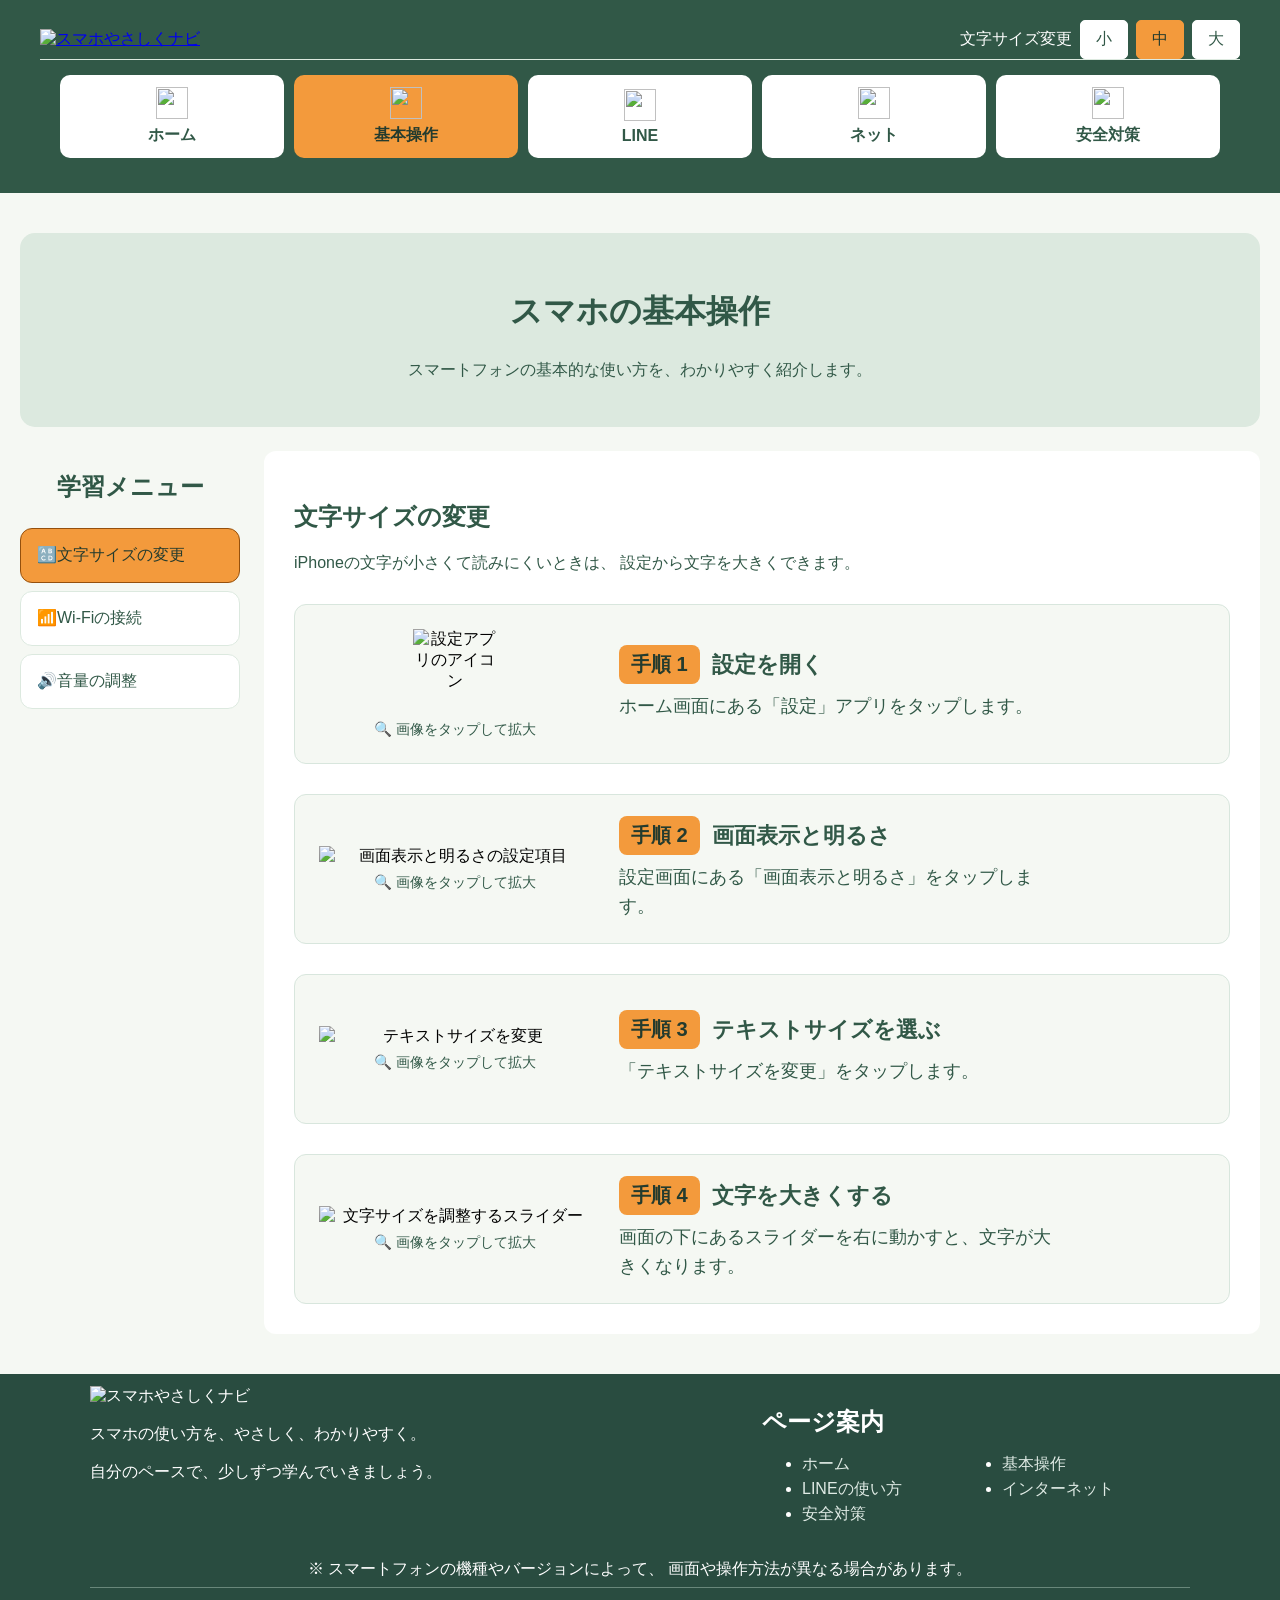
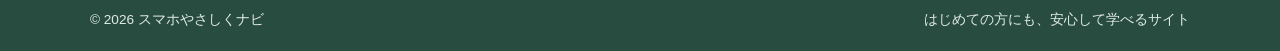
==== basic.html @ 383cd1aa "Add files via upload 卒業制作サイトをアップロード" ====
<!DOCTYPE html>
<html lang="ja">
<head>
    <meta charset="UTF-8">
    <meta name="viewport" content="width=device-width, initial-scale=1.0">
    <title>スマホの基本操作｜スマホやさしくナビ</title>
    <link rel="stylesheet" href="style.css">
    <script src="script.js" defer></script>
</head>
<body>
    <header>

        <div class="header-top">
            <div class="site-logo">
                <a href="index.html">
                    <img src="images/logo.png" alt="スマホやさしくナビ" class="logo-image">
                </a>
            </div>
        
        <div class="font-controls">
            <span>文字サイズ変更</span>
            <button type="button" data-size="small">小</button>
            <button type="button" data-size="medium">中</button>
            <button type="button" data-size="large">大</button>
        </div>

    </div>

        <nav class="main-nav">
            <a href="index.html" class="nav-link">
                <span class="nav-icon" aria-hidden="true"><img src="images/icons/home.svg" alt=""></span>
                <span>ホーム</span>
            </a>
            <a href="basic.html" class="nav-link active" aria-current="page">
                <span class="nav-icon" aria-hidden="true"><img src="images/icons/smartphone.svg" alt=""></span>
                <span>基本操作</span>
            </a>
            <a href="line.html" class="nav-link">
                <span class="nav-icon" aria-hidden="true"><img src="images/icons/message.svg" alt=""></span>
                <span>LINE</span>
            </a>
            <a href="internet.html" class="nav-link">
                <span class="nav-icon" aria-hidden="true"><img src="images/icons/globe.svg" alt=""></span>
                <span>ネット</span>
            </a>
            <a href="safety.html" class="nav-link">
                <span class="nav-icon" aria-hidden="true"><img src="images/icons/shield.svg" alt=""></span>
                <span>安全対策</span>
            </a>
        </nav>   
    </header>

<!-- メインコンテンツ -->
<main class="basic-main">

<!-- ページタイトル -->
<section class="basic-intro">
    <h1>スマホの基本操作</h1>
    <p>
        スマートフォンの基本的な使い方を、わかりやすく紹介します。
    </p>
    </section>
<!-- 学習メニュー -->
<section class="basic-lessons">
    <h2>学習メニュー</h2>
    <div class="lesson-list">
        <a href="#font-size" class="lesson-item active">
            🔠文字サイズの変更
        </a>
        <a href="#wifi" class="lesson-item">
            📶Wi-Fiの接続
        </a>
        <a href="#volume" class="lesson-item">
            🔊音量の調整
        </a>
    </div>
</section>

<!-- 文字サイズの変更 -->
 <section id="font-size" class="lesson-section">
    <h2>文字サイズの変更</h2>
    <p>iPhoneの文字が小さくて読みにくいときは、
        設定から文字を大きくできます。</p>

    <div class="step-list">
    <!-- 手順1 -->
        <div class="step-item">
           <div class="step-content">
            <!-- 設定アプリのアイコン -->
            <img loading="lazy" src="images/font-step1.jpg" alt="設定アプリのアイコン" class="step-icon">

            <!-- 操作の説明 -->
             <div class="step-text">
                <h3 class="step-title">
    <span class="step-number">手順 1</span>
    <span>設定を開く</span>
</h3>
                <p>
                    ホーム画面にある「設定」アプリをタップします。
                </p>
             </div>
           </div>
        </div>
    <!-- 手順2 -->
        <div class="step-item">
            <div class="step-content">
                <!-- 画面表示と明るさの操作画像 -->
                <img loading="lazy" src="images/font-step2.jpg" alt="画面表示と明るさの設定項目" class="step-guide-image">

                <div class="step-text">
                <h3 class="step-title">
    <span class="step-number">手順 2</span>
    <span>画面表示と明るさ</span>
</h3>
                <p>
                設定画面にある「画面表示と明るさ」をタップします。
                </p>
                </div>
            </div>
        </div>
    <!-- 手順3 -->
        <div class="step-item">
            <div class="step-content">
                <!-- テキストサイズの設定画像 -->
                <img loading="lazy" src="images/font-step3.jpg" alt="テキストサイズを変更" class="step-guide-image">
                <!-- 操作の説明 -->
                <div class="step-text">
                    <h3 class="step-title">
    <span class="step-number">手順 3</span>
    <span>テキストサイズを選ぶ</span>
</h3>
                    <p>
                    「テキストサイズを変更」をタップします。
                    </p>
                </div>
            </div>
        </div>
    <!-- 手順4 -->
        <div class="step-item">
        <div class="step-content">
            <!-- 文字サイズ調整の画像 -->
            <img loading="lazy" src="images/font-step4.jpg" alt="文字サイズを調整するスライダー" class="step-guide-image">
            <!-- 操作の説明 -->
             <div class="step-text">
                <h3 class="step-title">
    <span class="step-number">手順 4</span>
    <span>文字を大きくする</span>
</h3>
                <p>画面の下にあるスライダーを右に動かすと、文字が大きくなります。</p>
             </div>
        </div>
    </div>
    </div>
 </section>

 <!-- Wi-Fiの接続 -->
<section id="wifi" class="lesson-section">
    <h2>Wi-Fiの接続</h2>
    <p>iPhoneをWi-Fiに接続する方法を紹介します。</p>
    <div class="step-list">
        <!-- 手順1 -->
         <div class="step-item">
            <div class="step-content">
                <img loading="lazy" src="images/font-step1.jpg" alt="設定アプリのアイコン" class="step-icon">
                <div class="step-text">

                    <h3 class="step-title">
    <span class="step-number">手順 1</span>
    <span>設定を開く</span>
</h3>
                    <p>ホーム画面にある「設定」アプリをタップします。</p>
                </div>
            </div>
         </div>

        
<!-- 手順2 -->
<div class="step-item">
    <div class="step-content">

        <img loading="lazy" src="images/wifi-menu.jpeg"
             alt="Wi-Fiの設定項目"
             class="step-guide-image">

        <div class="step-text">
            <h3 class="step-title">
    <span class="step-number">手順 2</span>
    <span>Wi-Fiを選ぶ</span>
</h3>
            <p>設定画面にある「Wi-Fi」をタップします。</p>
        </div>

    </div>
</div>
<!-- 手順3 -->
<div class="step-item">
    <div class="step-content">

        <img loading="lazy" src="images/wifi-on.jpeg"
             alt="Wi-Fiをオンにする画面"
             class="step-guide-image">

        <div class="step-text">
            <h3 class="step-title">
    <span class="step-number">手順 3</span>
    <span>Wi-Fiをオンにする</span>
</h3>
            <p>「Wi-Fi」のスイッチをタップして、
               オン（緑色）にします。</p>
        </div>

    </div>
</div>
<!-- 手順4 -->
<div class="step-item">
    <div class="step-content">

        <img loading="lazy" src="images/wifi-password.jpeg"
             alt="Wi-Fiのパスワード入力画面"
             class="step-guide-image">

        <div class="step-text">
            <h3 class="step-title">
    <span class="step-number">手順 4</span>
    <span>パスワードを入力する</span>
</h3>
            <p>接続したいネットワークを選び、
               パスワードを入力して「接続」をタップします。</p>
        </div>

    </div>
</div>
    </div>
</section>

  <!-- 音量の調整 -->
   <section id="volume" class="lesson-section">
    <h2>音量の調整</h2>
    <p>スマートフォンの音量を調整する方法を紹介します。</p>
    
<div class="step-list">

    <!-- 手順1 -->
    <div class="step-item">
        <div class="step-content">

            <img loading="lazy" src="images/volume-button.jpeg"
                 alt="iPhoneの音量ボタン"
                 class="step-guide-image">

            <div class="step-text">
                <h3 class="step-title">
    <span class="step-number">手順 1</span>
    <span>音量ボタンを確認する</span>
</h3>

                <p>iPhoneの側面にある音量ボタンを確認します。</p>
            </div>

        </div>
    </div>

<!-- 手順2 -->
<div class="step-item">
    <div class="step-content">

        <img loading="lazy" src="images/volume-up.jpeg"
             alt="音量を大きくするボタン"
             class="step-guide-image">

        <div class="step-text">
            <h3 class="step-title">
    <span class="step-number">手順 2</span>
    <span>音量を大きくする</span>
</h3>
            <p>iPhoneの側面にある上の音量ボタンを押すと、
               音量が大きくなります。</p>
        </div>

    </div>
</div>

<!-- 手順3 -->
<div class="step-item">
    <div class="step-content">

        <img loading="lazy" src="images/volume-down.jpeg"
             alt="音量を小さくするボタン"
             class="step-guide-image">

        <div class="step-text">
            <h3 class="step-title">
    <span class="step-number">手順 3</span>
    <span>音量を小さくする</span>
</h3>
            <p>iPhoneの側面にある下の音量ボタンを押すと、
               音量が小さくなります。</p>
        </div>

    </div>
</div>
<!-- 手順4 -->
<div class="step-item">
<div class="step-content">
    <img loading="lazy" src="images/volume-settings.jpeg" alt="サウンドと触覚の設定画面" class="step-guide-image">
    <div class="step-text">

        <h3 class="step-title">
    <span class="step-number">手順 4</span>
    <span>設定から音量を調整する</span>
</h3>
        <p>「設定」から「サウンドと触覚」を開き、「着信音と通知音」のスライダーを動かします。</p>
    </div>
</div>
</div>
</div>

   </section>
    </main>

    <!-- フッター -->
<footer class="site-footer">
    <div class="footer-container">

        <div class="footer-main">

            <!-- サイト紹介 -->
            <div class="footer-about">
                <!-- フッターのロゴ -->
<img src="images/logo.png"
     alt="スマホやさしくナビ"
     class="footer-logo">
                <p>スマホの使い方を、やさしく、わかりやすく。</p>
                <p>自分のペースで、少しずつ学んでいきましょう。</p>
            </div>

            <!-- ページ案内 -->
            <div class="footer-nav">
                <h2>ページ案内</h2>
                <ul>
                    <li><a href="index.html">ホーム</a></li>
                    <li><a href="basic.html">基本操作</a></li>
                    <li><a href="line.html">LINEの使い方</a></li>
                    <li><a href="internet.html">インターネット</a></li>
                    <li><a href="safety.html">安全対策</a></li>
                </ul>
            </div>

        </div>

        <!-- ご利用にあたっての注意事項 -->
        <p class="footer-note">
            ※ スマートフォンの機種やバージョンによって、
            画面や操作方法が異なる場合があります。
        </p>

        <!-- コピーライト -->
        <div class="footer-bottom">
            <p>© 2026 スマホやさしくナビ</p>
            <p>はじめての方にも、安心して学べるサイト</p>
        </div>

    </div>
</footer>
<!-- ページトップへ戻るボタン -->
<button id="back-to-top" type="button" aria-label="ページの先頭へ戻る">
    <span aria-hidden="true">↑</span>
    <span class="back-to-top-text">TOP</span>
</button>
</body>
</html>
---- style.css ----
/* 要素の幅に余白と枠線を含める */
*,
*::before,
*::after {
    box-sizing: border-box;
}

/*　文字サイズの基本設定　*/
html,
html.font-medium {
    font-size: 16px;
}

/* 小さい文字サイズ */
html.font-small {
    font-size: 14px;
}

/* 大きい文字サイズ */
html.font-large {
    font-size: 20px;
}

body {
    margin: 0;
    font-family: sans-serif;
    background-color: #f5f8f3;
    color: #315847;
}

/* header全体 */
header {
    background-color: #315847;
    color: #ffffff;
    padding: 20px 40px;
}

/* ロゴと文字サイズ変更ボタンの配置 */
.header-top {
    display: flex;
    justify-content: space-between;
    align-items: center;
    gap: 20px;
}

/*　サイトロゴ */
.site-logo {
    display: flex;
    align-items: center;
    gap: 10px;
}



/* 文字サイズ変更ボタン */
.font-controls {
    display: flex;
    align-items: center;
    gap: 8px;
    flex-wrap: wrap;
}

.font-controls button {
    font-size: 1rem;
    padding: 8px 15px;
    cursor: pointer;
    border: 1px solid #ffffff;
    border-radius: 5px;
    background-color: #ffffff;
    color: #315847;
}

/* ナビメニュー全体 */
.main-nav {
    display: grid;
    grid-template-columns: repeat(5,minmax(0,1fr));
    gap: 10px;
    padding: 15px 20px;
    border-top: 1px solid #dce9df;
}

/* ナビゲーションのボタン */
.nav-link {
    display: flex;
    flex-direction: column;
    align-items: center;
    justify-content: center;
    gap: 6px;
    min-width: 0;
    padding: 12px 5px;
    background-color: #ffffff;
    color: #315847;
    border-radius: 10px;
    text-decoration: none;
    font-size: 1rem;
    font-weight: bold;
}

/* ナビゲーションのアイコン */
.nav-icon {
    font-size: 1.6rem;
}

/* ナビゲーションのSVGアイコン */
.nav-icon img {
    display: block;
    width: 32px;
    height: 32px;
    object-fit: contain;
}

/* マウスを重ねたとき */
.nav-link:hover {
    background-color: #dce9df;
}

/* 現在開いているページ */
.nav-link.active {
    background-color: #f39a3c;
    color: #243b2e;
}

/* キーボード操作時の表示 */
.nav-link:focus-visible {
    outline: 3px solid #f39a3c;
    outline-offset: 2px;
}


/* footer */
footer {
    background-color: #315847;
    color: white;
    text-align: center;
    padding: 20px;
}

/* 見出しと本文サイズ */
h1 {
    font-size: 2rem;
}

h2 {
    font-size: 1.5rem;
}

h3 {
    font-size: 1.17rem;
}

p,nav a,.font-controls span {
    font-size: 1rem;
}

/* 文字サイズ変更ボタンの選択状態 */
.font-controls button.active {
    background-color: #f39a3c;
    color: #243b2e;
    border: 1px solid #f39a3c;
}

/* スマートフォンのヘッダー */
@media (max-width: 700px) {
    header {
        padding: 16px 12px;
    }

    .header-top {
        flex-direction: column;
        align-items: center;
    }

    .main-nav {
        gap: 5px;
        padding: 12px 0;
    }

    .nav-link {
        padding: 12px 2px;
        gap: 6px;
        font-size: 0.8rem;
        text-align: center;
        overflow-wrap: anywhere;
    }

    .nav-icon {
        font-size: 1.4rem;
    }
}

@media (max-width: 380px) {
    .main-nav {
        grid-template-columns: repeat(3, minmax(0, 1fr));
    }
}

/*　サイトロゴの画像 */
.logo-image {
    display: block;
    width: 300px;
    max-width: 100%;
    height: auto;
}

/* ロゴのリンク */
.site-logo a {
    display: block;
}

/* 基本操作ページ全体 */
.basic-main {
    max-width: 1400px;
    margin: 40px auto;
    padding: 0 20px;
}

/* ページの紹介 */
.basic-intro {
    background-color: #dce9df;
    padding: 30px;
    border-radius: 15px;
    text-align: center;
}

.basic-intro h1 {
    font-size: 2rem;
}

/* 学習メニュー */
.basic-lessons {
    margin-top: 40px;
    text-align: center;
}

/* 学習メニューの配置 */
.lesson-list {
    display: grid;
    grid-template-columns: repeat(3,minmax(0,1fr));
    gap: 20px;
    margin-top: 25px;
}

/* 学習メニューのカード */
.lesson-item {
    display: flex;
    flex-direction: column;
    align-items: center;
    gap: 10px;
    min-width: 0;
    padding: 25px 15px;
    background-color: #ffffff;
    border: 1px solid #dce9df;
    border-radius: 12px;
    color: #315847;
    text-decoration: none;
}

/* マウスを重ねたとき */
.lesson-item:hover {
    background-color: #fff8ef;
    border-color: #f39a3c;
}

.lesson-item[aria-current="true"] {
    background-color: #f39a3c;
    border-color: #95500d;
    color: #243b2e;
}


/* 各学習内容 */
.lesson-section {
    margin-top: 40px;
    padding: 30px;
    background-color: #ffffff;
    border-radius: 12px;
    scroll-margin-top: 20px;
}

/* 画面が狭い場合 */
@media(max-width:700px) {
    .lesson-list {
        grid-template-columns: 1fr;
    }
}

/* 操作手順の一覧 */
.step-list {
    display: flex;
    flex-direction: column;
    gap: 30px;
    margin-top: 30px;
}



/* 操作手順のタイトル */
.step-item h3 {
    width: 100%;
    max-width: 440px;
    margin: 0;
    font-size: 1.4rem;
    color: #315847;
}

/* 操作手順の説明 */
.step-item p {
    width: 100%;
    max-width: 440px;
    margin: 0;
    font-size: 1.1rem;
    line-height: 1.8;
}




/* 選択していない内容を非表示 */
.basic-main .lesson-section[hidden] {
    display: none;
}

/* スマートフォン用のレイアウト */
@media (max-width:700px) {
    .basic-main {
        display: flex;
        flex-direction: column;
    }

    .basic-lessons {
        position: static;
        width: 100%;
    }

    .basic-main .lesson-section {
        width: 100%;
    }
}

/* 基本操作ページの２カラムレイアウト */
@media (min-width: 701px) {
    .basic-main {
        display: grid;
        grid-template-columns: 220px minmax(0,1fr);
        gap: 24px;
        align-items: start;
    }

    /* ページタイトル */
    .basic-intro {
        grid-column: 1 / -1;
    }

    /* 左側の学習メニュー */
    .basic-lessons {
        grid-column: 1;
        grid-row: 2;
        margin-top: 0;
        position: sticky;
        top: 20px;
    }

    /* メニューを縦に並べる */
    .basic-lessons .lesson-list {
        display: flex;
        flex-direction: column;
        gap: 8px;
    }

    /* メニューボタン */
    .basic-lessons .lesson-item {
        display: block;
        padding: 16px;
        text-align: left;
    }

    /* 右側の学習内容 */
    .basic-main .lesson-section {
        grid-column: 2;
        grid-row: 2;
        margin-top: 0;
        min-width: 0;
    }
}


/* 各ステップのカード */
.step-list > .step-item {
    display: block;
    width: 100%;
    min-height: 150px;
    margin: 0;
    padding: 20px;
    background-color: #F5F8F3;
    border: 1px solid #D8E6DD;
    border-radius: 12px;
}

/* 画像と説明の配置 */
.step-item .step-content {
    display: grid;
    grid-template-columns: 280px minmax(0, 1fr);
    align-items: center;
    gap: 24px;
    width: 100%;
    min-height: 108px;
}

/* 学習画像の表示エリア */
.step-content .step-icon,
.step-content .step-guide-image {
    display: block;
    width: 100%;
    max-width: 280px;
    height: auto;
    object-fit: contain;
    object-position: center;
    margin: 0;
}

/* 説明文の配置 */
.step-content .step-text {
    min-width: 0;
    text-align: left;
}

/* 見出しの余白 */
.step-text h3 {
    margin: 0 0 8px;
}
/* 操作手順のタイトル */
.step-title {
    display: flex;
    align-items: center;
    flex-wrap: wrap;
    gap: 12px;
}

/* 操作手順の番号 */
.step-number {
    display: inline-block;
    padding: 6px 12px;
    background-color: #F39A3C;
    color: #243b2e;
    border-radius: 8px;
    font-size: 0.9em;
    white-space: nowrap;
}

/* 説明文の余白 */
.step-text p {
    margin: 0;
    line-height: 1.7;
}

/* スマートフォン用 */
@media (max-width: 600px) {
    .step-item .step-content {
        grid-template-columns: 1fr;
        gap: 12px;
    }

    /* スマートフォンで学習画像を見やすく表示する */
    .step-content .step-icon,
    .step-content .step-guide-image {
        max-width: 100%;
        height: auto;
    }

    .step-list > .step-item {
        min-height: 0;
    }
}

@media (max-width: 700px) {
    .lesson-section {
        padding: 20px 16px;
    }

    .step-list > .step-item {
        padding: 20px 12px;
    }
}

/* 設定アプリのアイコンサイズ */
.step-content .step-icon {
    width: 85px;
    height: 85px;
    object-fit: contain;
    justify-self: center;
}


/* 画像拡大時の背景 */
.image-modal {
    width: min(100%, 1100px);
    max-height: 100%;
    border: 0;
    background: transparent;
    padding: 76px 20px 20px;
}

.image-modal::backdrop {
    background-color: rgba(0, 0, 0, 0.85);
}



/* 閉じるボタン */
.image-modal-close {
    position: absolute;
    top: 20px;
    right: 24px;
    background-color: #ffffff;
    color: #315847;
    border: none;
    border-radius: 50%;
    width: 48px;
    height: 48px;
    font-size: 28px;
    cursor: pointer;
}

/* 拡大画面を表示する */
/* 拡大画像を画面内に収める */
.image-modal img {
    display: block;
    max-width: 100%;
    max-height: calc(100vh - 100px);
    max-height: calc(100dvh - 100px);
    width: 100%;
    height: auto;
    object-fit: contain;
}

/* 画像と拡大案内をまとめる */
.zoom-image-wrapper {
    display: flex;
    flex-direction: column;
    align-items: center;
    justify-content: center;
    width: 100%;
    min-width: 0;
    padding: 4px;
    border: 0;
    border-radius: 8px;
    background: transparent;
    font: inherit;
    cursor: zoom-in;
}

.zoom-image-wrapper:hover,
.zoom-image-wrapper:focus-visible {
    outline: 2px solid #315847;
    outline-offset: 2px;
}

/* 操作画面の画像を同じ表示枠に収める */
.zoom-image-wrapper .step-guide-image {
    width: 280px;
    height: auto;
    max-width: 100%;
    max-height: 270px;
    object-fit: contain;
    object-position: center;
}

/* アプリのアイコンを小さく表示する */
.zoom-image-wrapper .step-icon {
    width: 85px;
    height: 85px;
    object-fit: contain;
}

/* 拡大案内の表示 */
.zoom-image-wrapper .zoom-hint {
    display: block;
    margin-top: 6px;
    font-size: 0.9rem;
    color: #315847;
    text-align: center;
}


/* フィッシング詐欺の説明 */
.safety-sms {
    margin: 12px 0 24px;
    padding: 16px;
    border: 1px solid #dce5dc;
    border-radius: 12px;
    background-color: #fff;
}




/* SMSの見本 */
.sms-example {
    margin: 20px 0;
    padding: 16px;
    background-color: #F5F8F3;
    border-radius: 12px;
}

.sms-sender {
    font-weight: bold;
    margin-bottom: 12px;
}

.sms-message {
    padding: 16px;
    background-color: #fff;
    border: 1px solid #ddd;
    border-radius: 12px;
    overflow-wrap: anywhere;
}

.sms-fake-link {
    color: #b42318;
    margin-top: 12px;
    text-decoration: underline;
}

.sms-note {
    font-size: 0.9em;
    color: #666;
    margin-top: 10px;
}

/* 注意するポイント */
.sms-warning {
    padding: 16px;
    background-color: #fff4e8;
    border-left: 5px solid #F39A3C;
    border-radius: 8px;
}

.sms-warning h3 {
    margin-bottom: 8px;
    color: #315847;
}


/* 安全対策：動画の表示 */
.safety-video video {
    display: block;
    width: 100%;
    max-width: 600px;
    height: auto;
    margin: 16px auto 24px;
    border-radius: 10px;
}


/* 安全対策：共通のポイントカード */

/* カード全体 */
.fraud-tips,
.password-tips,
.trouble-tips {
    margin: 24px 0;
    padding: 18px;
    border: 2px solid #F39A3C;
    border-radius: 12px;
    background-color: #fff;
}

/* カードのタイトル */
.fraud-tips > h3,
.password-tips > h3,
.trouble-tips > h3 {
    margin: 0 0 16px;
    color: #315847;
}

/* 各ポイント */
.fraud-tip,
.password-tip,
.trouble-tip {
    display: flex;
    align-items: center;
    gap: 16px;
    padding: 14px;
    margin-bottom: 10px;
    border: 1px solid #dce5dc;
    border-radius: 10px;
    background-color: #F5F8F3;
}

/* 最後のポイントの余白をなくす */
.fraud-tip:last-child,
.password-tip:last-child,
.trouble-tip:last-child {
    margin-bottom: 0;
}

/* アイコン */
.fraud-tip-icon,
.password-tip-icon,
.trouble-tip-icon {
    flex-shrink: 0;
    font-size: 1.8em;
}

/* ポイントの見出し */
.fraud-tip h4,
.password-tip h4,
.trouble-tip h4 {
    margin: 0 0 6px;
    color: #315847;
}

/* ポイントの説明文 */
.fraud-tip p,
.password-tip p,
.trouble-tip p {
    margin: 0;
    line-height: 1.7;
}


/* パスワードの比較 */
.password-example {
    margin-top: 24px;
}

.password-example > h3 {
    margin-bottom: 14px;
    color: #315847;
}

.password-compare {
    display: grid;
    grid-template-columns: repeat(2, minmax(0, 1fr));
    gap: 12px;
}

.password-bad,
.password-good {
    padding: 16px;
    border-radius: 10px;
    border: 1px solid;
}

.password-bad {
    background-color: #fff1ee;
    border-color: #e5bcb5;
}

.password-good {
    background-color: #f5f8f3;
    border-color: #dce5dc;
}

.password-bad h4,
.password-good h4 {
    margin: 0 0 12px;
}

.password-sample {
    font-weight: bold;
    margin-bottom: 8px;
    overflow-wrap: anywhere;
}

.password-note {
    margin-top: 12px;
    color: #666;
    font-size: 0.9em;
}

@media (max-width: 600px) {
    .password-compare {
        grid-template-columns: 1fr;
    }
}




/* 相談窓口 */
.trouble-contacts {
    margin-top: 24px;
}

.trouble-contacts > h3 {
    margin-bottom: 14px;
    color: #315847;
}

.contact-item {
    display: flex;
    align-items: center;
    justify-content: space-between;
    gap: 16px;
    padding: 18px;
    margin-bottom: 12px;
    border: 1px solid #dce5dc;
    border-radius: 10px;
    background-color: #F5F8F3;
}

.contact-info {
    min-width: 0;
}

.contact-info h4 {
    margin: 0 0 6px;
    color: #315847;
}

.contact-info p {
    margin: 0;
}

.contact-number {
    flex-shrink: 0;
    font-size: 1.5em;
    font-weight: bold;
    color: #315847;
    text-decoration: underline;
}

/* 相談窓口のスマートフォン表示 */
@media (max-width: 600px) {
    .contact-item {
        flex-direction: column;
        align-items: flex-start;
        gap: 12px;
    }

    .contact-number {
        display: block;
        text-decoration: none;
        font-size: 1.6rem;
    }
}

/* 画面幅が狭い場合は画像と説明を縦に並べる */
@media (min-width: 601px) and (max-width: 1000px) {
    .step-item .step-content {
        grid-template-columns: 1fr;
        gap: 16px;
    }
}

/* =========================================================
   トップページ：共通レイアウト
   ========================================================= */
.hero,
.categories,
.about {
    width: calc(100% - 40px);
    max-width: 1400px;
    margin-left: auto;
    margin-right: auto;
}

/* メインビジュアル */
.hero {
    display: flex;
    align-items: center;
    justify-content: space-between;
    gap: 25px;
    min-height: 380px;
    margin-top: 40px;
    margin-bottom: 50px;
    padding: 55px 60px;
    background-color: #dce9df;
    border-radius: 15px;
}
.hero-content {
    flex: 1 1 50%;
    min-width: 0;
}
.hero-label {
    display: inline-block;
    padding: 8px 18px;
    margin-bottom: 24px;
    background-color: #fff;
    color: #315847;
    border-radius: 30px;
    font-size: 0.9rem;
    font-weight: bold;
}
.hero-content h1 {
    margin-bottom: 20px;
    font-size: 2.6rem;
    line-height: 1.4;
}
.hero-content .hero-description {
    margin-bottom: 28px;
    font-size: 1.1rem;
    line-height: 1.9;
}
.hero-button {
    display: inline-block;
    padding: 15px 32px;
    background-color: #f39a3c;
    color: #243b2e;
    border-radius: 30px;
    font-weight: bold;
    text-decoration: none;
    transition: background-color 0.2s, transform 0.2s;
}
.hero-button:hover {
    background-color: #e88a28;
    transform: translateY(-2px);
}
.hero-button:focus-visible {
    outline: 3px solid #315847;
    outline-offset: 4px;
}
.hero-content .hero-note {
    margin-top: 24px;
    font-size: 0.85rem;
    color: #536b5b;
}
.hero-image {
    display: flex;
    flex: 0 1 46%;
    align-items: center;
    justify-content: center;
    min-width: 0;
    padding: 0;
    background: transparent;
}
.hero-illustration {
    display: block;
    width: 100%;
    max-width: 550px;
    height: auto;
    object-fit: contain;
}

/* 学習カテゴリー */
.categories {
    margin-top: 0;
    margin-bottom: 50px;
    padding: 20px;
    text-align: center;
}
.categories h2 {
    font-size: 1.8rem;
}
.section-description {
    margin-bottom: 30px;
    font-size: 1rem;
}
.categories .cards {
    display: grid;
    grid-template-columns: repeat(4, minmax(0, 1fr));
    gap: 22px;
}
.categories .card {
    display: flex;
    flex-direction: column;
    align-items: stretch;
    justify-content: flex-start;
    min-width: 0;
    min-height: 250px;
    padding: 25px;
    background-color: #fff;
    border: 1px solid #dce7df;
    border-radius: 16px;
    color: #315847;
    text-align: left;
    text-decoration: none;
    transition: transform 0.2s, box-shadow 0.2s;
}
.categories .card:hover {
    transform: translateY(-5px);
    box-shadow: 0 10px 25px rgba(49, 88, 71, 0.12);
}
.categories .card:focus-visible {
    outline: 3px solid #f39a3c;
    outline-offset: 4px;
}
.card-top {
    display: flex;
    align-items: flex-start;
    justify-content: space-between;
    margin-bottom: 25px;
}
.categories .card-icon {
    display: flex;
    align-items: center;
    justify-content: center;
    width: 65px;
    height: 65px;
    background-color: #e8f1ea;
    border-radius: 14px;
}
.categories .card:nth-child(2) .card-icon { background-color: #e8f4e7; }
.categories .card:nth-child(3) .card-icon { background-color: #e9f2fb; }
.categories .card:nth-child(4) .card-icon { background-color: #fff0dd; }
.categories .card-icon img {
    display: block;
    width: 36px;
    height: 36px;
    object-fit: contain;
}
.card-number {
    font-size: 1rem;
    font-weight: bold;
    color: #9bad9f;
}
.card-text { margin-bottom: 24px; }
.categories .card h3 {
    margin: 0 0 12px;
    font-size: 1.15rem;
    line-height: 1.5;
}
.categories .card p {
    margin: 0;
    font-size: 0.95rem;
    line-height: 1.7;
    color: #64796c;
    overflow-wrap: anywhere;
}
.categories .card-button {
    display: inline-block;
    align-self: flex-start;
    margin-top: auto;
    padding: 0;
    background: transparent;
    color: #95500d;
    font-size: 1rem;
    font-weight: bold;
    text-decoration: none;
}

/* サイトの特徴 */
.about {
    margin-top: 50px;
    margin-bottom: 65px;
    padding: 0;
    background: transparent;
}
.about h2 {
    margin: 0 0 15px;
    color: #315847;
    text-align: center;
}
.about .section-description {
    width: 100%;
    margin: 0 auto;
    font-size: 1rem;
    line-height: 1.8;
    text-align: center;
}
.feature-cards {
    display: grid;
    grid-template-columns: repeat(3, minmax(0, 1fr));
    gap: 24px;
    margin-top: 35px;
}
.feature-card {
    display: flex;
    flex-direction: column;
    align-items: center;
    min-width: 0;
    padding: 35px 25px;
    background-color: #fff;
    border: 1px solid #dce7df;
    border-radius: 16px;
    text-align: center;
}
.feature-icon {
    display: flex;
    align-items: center;
    justify-content: center;
    width: 70px;
    height: 70px;
    margin-bottom: 20px;
    background-color: #e8f1ea;
    border-radius: 16px;
}
.feature-card:nth-child(2) .feature-icon { background-color: #fff0dd; }
.feature-card:nth-child(3) .feature-icon { background-color: #e9f2fb; }
.feature-icon img {
    display: block;
    width: 38px;
    height: 38px;
    object-fit: contain;
}
.feature-card h3 {
    margin: 0 0 15px;
    color: #315847;
    font-size: 1.2rem;
}
.feature-card p {
    margin: 0;
    color: #64796c;
    line-height: 1.8;
}

/* レスポンシブ表示 */
@media (min-width: 701px) and (max-width: 1050px) {
    .categories .cards { grid-template-columns: repeat(2, minmax(0, 1fr)); }
    .feature-cards {
        grid-template-columns: 1fr;
        max-width: 650px;
        margin-left: auto;
        margin-right: auto;
    }
}
@media (max-width: 700px) {
    .hero,
    .about { width: calc(100% - 24px); }
    .hero {
        flex-direction: column;
        gap: 20px;
        min-height: auto;
        padding: 30px 20px;
    }
    .hero-content { flex: none; width: 100%; }
    .hero-content h1 {
        font-size: 1.6rem;
        line-height: 1.5;
    }
    .hero-image { flex: none; width: 100%; }
    .hero-illustration { max-width: 320px; margin: 0 auto; }
    .categories .cards { grid-template-columns: 1fr; gap: 16px; }
    .categories .card { min-height: 210px; padding: 22px; }
    .feature-cards { grid-template-columns: 1fr; gap: 16px; }
    .feature-card { padding: 28px 20px; }
}


/* =========================
   フッター
========================= */

.site-footer {
    background-color: #294c40;
    color: #ffffff;
    padding: 12px 20px 8px;
}

.footer-container {
    max-width: 1100px;
    margin: 0 auto;
}

/* フッター上部：サイト紹介とページ案内 */
.footer-main {
    display: grid;
    grid-template-columns: 1.5fr 1fr;
    gap: 30px;
    margin-bottom: 6px;
}

.footer-nav h2 {
    margin-bottom: 5px;
}

.footer-about p {
    line-height: 1.4;
    margin-bottom: 2px;
}

/* ページ案内を2列に配置する */
.footer-nav ul {
    display: grid;
    grid-template-columns: repeat(2, minmax(0, 1fr));
    column-gap: 12px;
    row-gap: 4px;
}

/* リンク間の余白を調整する */
.footer-nav li {
    margin-bottom: 0;
}

.footer-nav a {
    color: #e0ebe5;
    text-decoration: none;
    transition: color 0.2s ease;
}

.footer-nav a:hover {
    color: #f4b66a;
    text-decoration: underline;
}

.footer-nav a:focus-visible {
    outline: 2px solid #f4b66a;
    outline-offset: 4px;
}

/* ご利用にあたっての注意事項 */
.footer-note {
    margin-bottom: 6px;
    line-height: 1.5;
}

/* フッター下部：コピーライト */
.footer-bottom {
    border-top: 1px solid #68877a;
    padding-top: 10px;
    display: flex;
    justify-content: space-between;
    align-items: center;
    gap: 15px;
    flex-wrap: wrap;
}

.footer-bottom p {
    color: #e0ebe5;
    font-size: 0.85rem;
}

/* スマートフォン表示への対応 */
@media (max-width: 700px) {
    .footer-main {
        grid-template-columns: 1fr;
        gap: 30px;
    }

    .footer-bottom {
        flex-direction: column;
        gap: 8px;
    }
}

/* フッター内の文字を左揃えにする */
.footer-about,
.footer-nav {
    text-align: left;
}

/* フッターのロゴ */
.footer-logo {
    display: block;
    width: 270px;
    max-width: 100%;
    height: auto;
    margin-bottom: 8px;
}
/* =========================
   ページトップへ戻るボタン
========================= */

#back-to-top {
    position: fixed;
    right: 25px;
    bottom: 25px;
    width: 58px;
    height: 58px;
    border: none;
    border-radius: 50%;
    background-color: #2d5949;
    color: #ffffff;
    cursor: pointer;
    z-index: 1000;

    display: flex;
    flex-direction: column;
    align-items: center;
    justify-content: center;
    gap: 0;

    opacity: 0;
    visibility: hidden;
    pointer-events: none;
    transform: translateY(10px);
    transition: opacity 0.3s, transform 0.3s, visibility 0.3s;
}

/* ボタンを表示する */
#back-to-top.show {
    opacity: 1;
    visibility: visible;
    pointer-events: auto;
    transform: translateY(0);
}

/* 矢印のサイズ */
#back-to-top > span:first-child {
    font-size: 24px;
    line-height: 1;
}

/* TOPの文字 */
.back-to-top-text {
    font-size: 11px;
    font-weight: bold;
}

/* マウスを重ねたとき */
#back-to-top:hover {
    background-color: #95500d;
}

/* キーボード操作時 */
#back-to-top:focus-visible {
    outline: 3px solid #f4b66a;
    outline-offset: 3px;
}

/* スマートフォン表示 */
@media (max-width: 700px) {
    #back-to-top {
        right: 15px;
        bottom: 15px;
        width: 52px;
        height: 52px;
    }
}
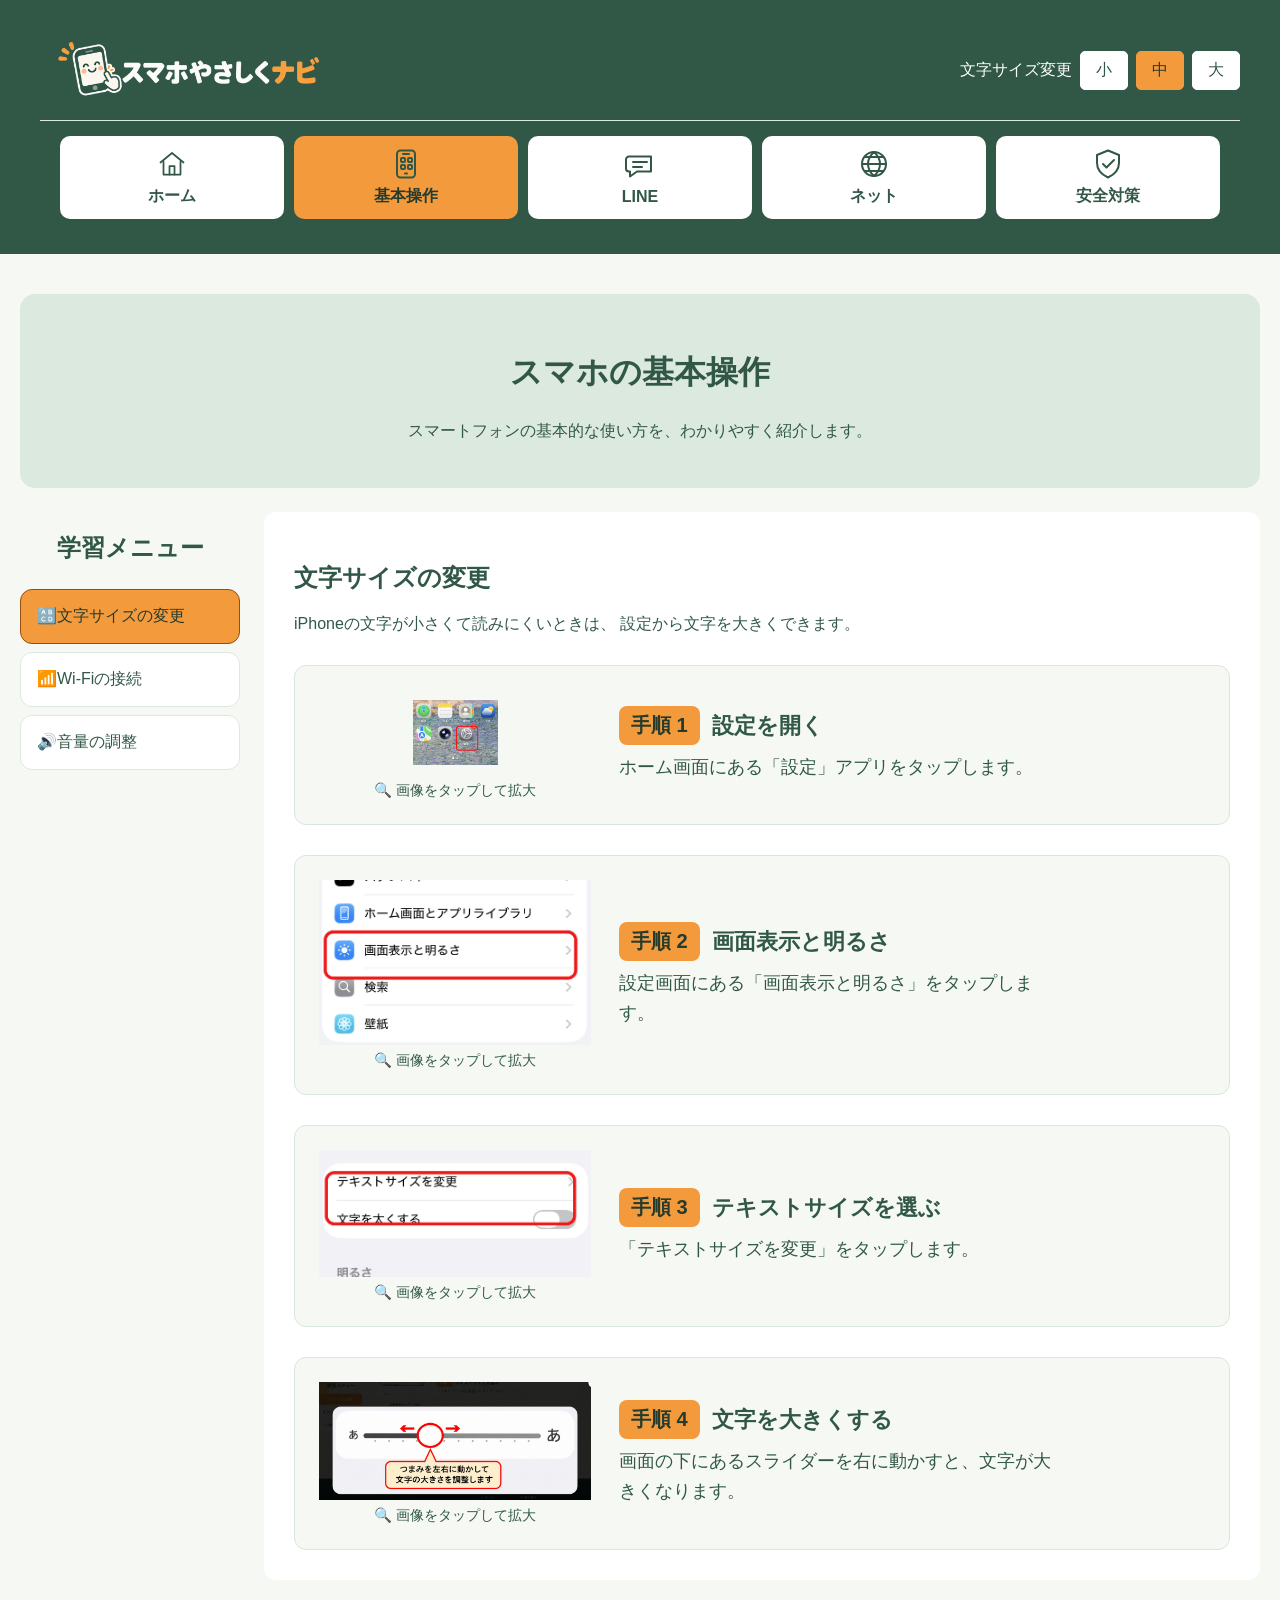
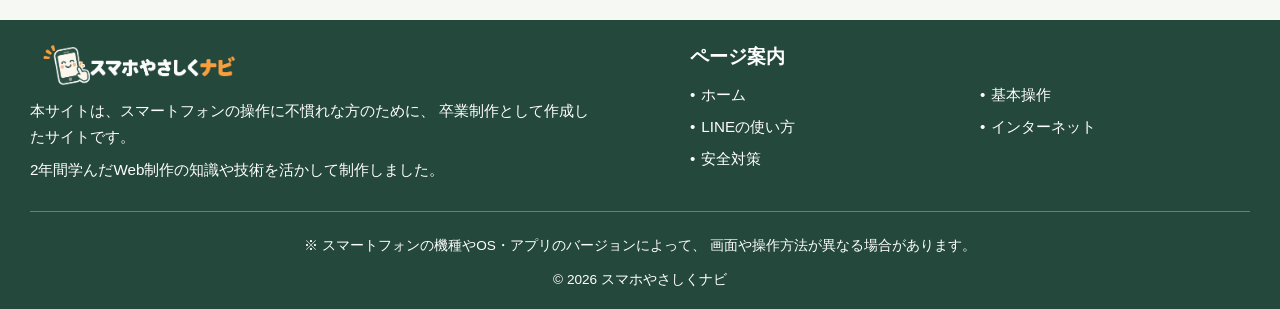
==== commit 7f0f3a02: "フッターのデザイン調整と卒業制作の紹介文を追加" ====
--- a/basic.html
+++ b/basic.html
@@ -318,7 +318,7 @@
    </section>
     </main>
 
-    <!-- フッター -->
+<!-- フッター -->
 <footer class="site-footer">
     <div class="footer-container">
 
@@ -326,12 +326,19 @@
 
             <!-- サイト紹介 -->
             <div class="footer-about">
-                <!-- フッターのロゴ -->
-<img src="images/logo.png"
-     alt="スマホやさしくナビ"
-     class="footer-logo">
-                <p>スマホの使い方を、やさしく、わかりやすく。</p>
-                <p>自分のペースで、少しずつ学んでいきましょう。</p>
+                <img src="images/logo.png"
+                     alt="スマホやさしくナビ"
+                     class="footer-logo">
+
+                <div class="footer-project">
+                    <p>
+                        本サイトは、スマートフォンの操作に不慣れな方のために、
+                        卒業制作として作成したサイトです。
+                    </p>
+                    <p>
+                        2年間学んだWeb制作の知識や技術を活かして制作しました。
+                    </p>
+                </div>
             </div>
 
             <!-- ページ案内 -->
@@ -348,16 +355,16 @@
 
         </div>
 
-        <!-- ご利用にあたっての注意事項 -->
-        <p class="footer-note">
-            ※ スマートフォンの機種やバージョンによって、
-            画面や操作方法が異なる場合があります。
-        </p>
-
-        <!-- コピーライト -->
+        <!-- 注意事項・コピーライト -->
         <div class="footer-bottom">
-            <p>© 2026 スマホやさしくナビ</p>
-            <p>はじめての方にも、安心して学べるサイト</p>
+            <p class="footer-note">
+                ※ スマートフォンの機種やOS・アプリのバージョンによって、
+                画面や操作方法が異なる場合があります。
+            </p>
+
+            <p class="footer-copyright">
+                © 2026 スマホやさしくナビ
+            </p>
         </div>
 
     </div>
--- a/style.css
+++ b/style.css
@@ -127,13 +127,6 @@
 }
 
 
-/* footer */
-footer {
-    background-color: #315847;
-    color: white;
-    text-align: center;
-    padding: 20px;
-}
 
 /* 見出しと本文サイズ */
 h1 {
@@ -1127,117 +1120,188 @@
     .feature-card { padding: 28px 20px; }
 }
 
-
-/* =========================
+/* ========================================
    フッター
-========================= */
+======================================== */
 
 .site-footer {
-    background-color: #294c40;
+    background-color: #25483d;
     color: #ffffff;
-    padding: 12px 20px 8px;
-}
-
+    padding: 24px 30px 20px;
+    text-align: left;
+}
+
+/* フッター全体 */
 .footer-container {
-    max-width: 1100px;
+    max-width: 1400px;
     margin: 0 auto;
 }
 
-/* フッター上部：サイト紹介とページ案内 */
+/* 左右2カラムの配置 */
 .footer-main {
     display: grid;
-    grid-template-columns: 1.5fr 1fr;
-    gap: 30px;
-    margin-bottom: 6px;
+    grid-template-columns: repeat(2, minmax(0, 1fr));
+    align-items: start;
+    gap: 100px;
+    padding-bottom: 28px;
+}
+
+/* サイト紹介 */
+.footer-about {
+    min-width: 0;
+}
+
+/* ロゴ */
+.footer-logo {
+    display: block;
+    width: 220px;
+    max-width: 100%;
+    height: auto;
+    margin: -15px 0 -5px;
+}
+
+/* 卒業制作の紹介 */
+.footer-project {
+    width: 100%;
+    max-width: 560px;
+    text-align: left;
+}
+
+.footer-project p {
+    font-size: 0.95rem;
+    line-height: 1.7;
+    font-weight: normal;
+    margin: 0;
+    text-wrap: pretty;
+}
+
+/* 段落の間隔 */
+.footer-project p + p {
+    margin-top: 8px;
+}
+
+/* ページ案内 */
+.footer-nav {
+    min-width: 0;
+    text-align: left;
 }
 
 .footer-nav h2 {
-    margin-bottom: 5px;
-}
-
-.footer-about p {
-    line-height: 1.4;
-    margin-bottom: 2px;
-}
-
-/* ページ案内を2列に配置する */
+    font-size: 1.2rem;
+    margin: 0 0 12px;
+    color: #ffffff;
+}
+
+/* ナビゲーションの配置 */
 .footer-nav ul {
     display: grid;
     grid-template-columns: repeat(2, minmax(0, 1fr));
-    column-gap: 12px;
-    row-gap: 4px;
-}
-
-/* リンク間の余白を調整する */
+    gap: 6px 20px;
+    list-style-position: inside;
+    list-style-type: disc;
+    margin: 0;
+    padding: 0;
+}
+
 .footer-nav li {
-    margin-bottom: 0;
+    font-size: 0.95rem;
+    line-height: 1.7;
+    list-style: none;
+}
+
+/* ナビゲーションのマーク */
+.footer-nav li::before {
+    content: "•";
+    margin-right: 6px;
 }
 
 .footer-nav a {
-    color: #e0ebe5;
+    color: #ffffff;
     text-decoration: none;
-    transition: color 0.2s ease;
+    font-size: 0.95rem;
 }
 
 .footer-nav a:hover {
-    color: #f4b66a;
     text-decoration: underline;
 }
 
+/* キーボード操作時 */
 .footer-nav a:focus-visible {
-    outline: 2px solid #f4b66a;
+    outline: 2px solid #f39a3c;
     outline-offset: 4px;
 }
 
-/* ご利用にあたっての注意事項 */
-.footer-note {
-    margin-bottom: 6px;
-    line-height: 1.5;
-}
-
-/* フッター下部：コピーライト */
+/* フッター下部 */
 .footer-bottom {
-    border-top: 1px solid #68877a;
-    padding-top: 10px;
-    display: flex;
-    justify-content: space-between;
-    align-items: center;
-    gap: 15px;
-    flex-wrap: wrap;
-}
-
-.footer-bottom p {
-    color: #e0ebe5;
+    display: flex;
+    flex-direction: column;
+    align-items: center;
+    gap: 14px;
+    border-top: 1px solid rgba(255, 255, 255, 0.3);
+    padding-top: 22px;
+    text-align: center;
+}
+
+/* 注意事項 */
+.footer-bottom .footer-note {
     font-size: 0.85rem;
-}
-
-/* スマートフォン表示への対応 */
-@media (max-width: 700px) {
+    line-height: 1.7;
+    font-weight: normal;
+    margin: 0;
+    padding: 0;
+    border: none;
+}
+
+/* コピーライト */
+.footer-copyright {
+    font-size: 0.85rem;
+    font-weight: normal;
+    margin: 0;
+}
+
+
+/* ========================================
+   フッター・スマートフォン表示
+======================================== */
+
+@media screen and (max-width: 768px) {
+
+    .site-footer {
+        padding: 20px 20px 18px;
+    }
+
     .footer-main {
         grid-template-columns: 1fr;
-        gap: 30px;
+        gap: 24px;
+        padding-bottom: 20px;
+    }
+
+    .footer-logo {
+        width: 200px;
+    }
+
+    .footer-nav h2 {
+        margin-bottom: 10px;
+    }
+
+    .footer-nav ul {
+        gap: 6px 12px;
     }
 
     .footer-bottom {
-        flex-direction: column;
-        gap: 8px;
-    }
-}
-
-/* フッター内の文字を左揃えにする */
-.footer-about,
-.footer-nav {
-    text-align: left;
-}
-
-/* フッターのロゴ */
-.footer-logo {
-    display: block;
-    width: 270px;
-    max-width: 100%;
-    height: auto;
-    margin-bottom: 8px;
-}
+        padding-top: 16px;
+        gap: 12px;
+    }
+}
+
+/* 画面幅が狭い場合 */
+@media screen and (max-width: 380px) {
+
+    .footer-nav ul {
+        grid-template-columns: 1fr;
+    }
+}
+
 /* =========================
    ページトップへ戻るボタン
 ========================= */
